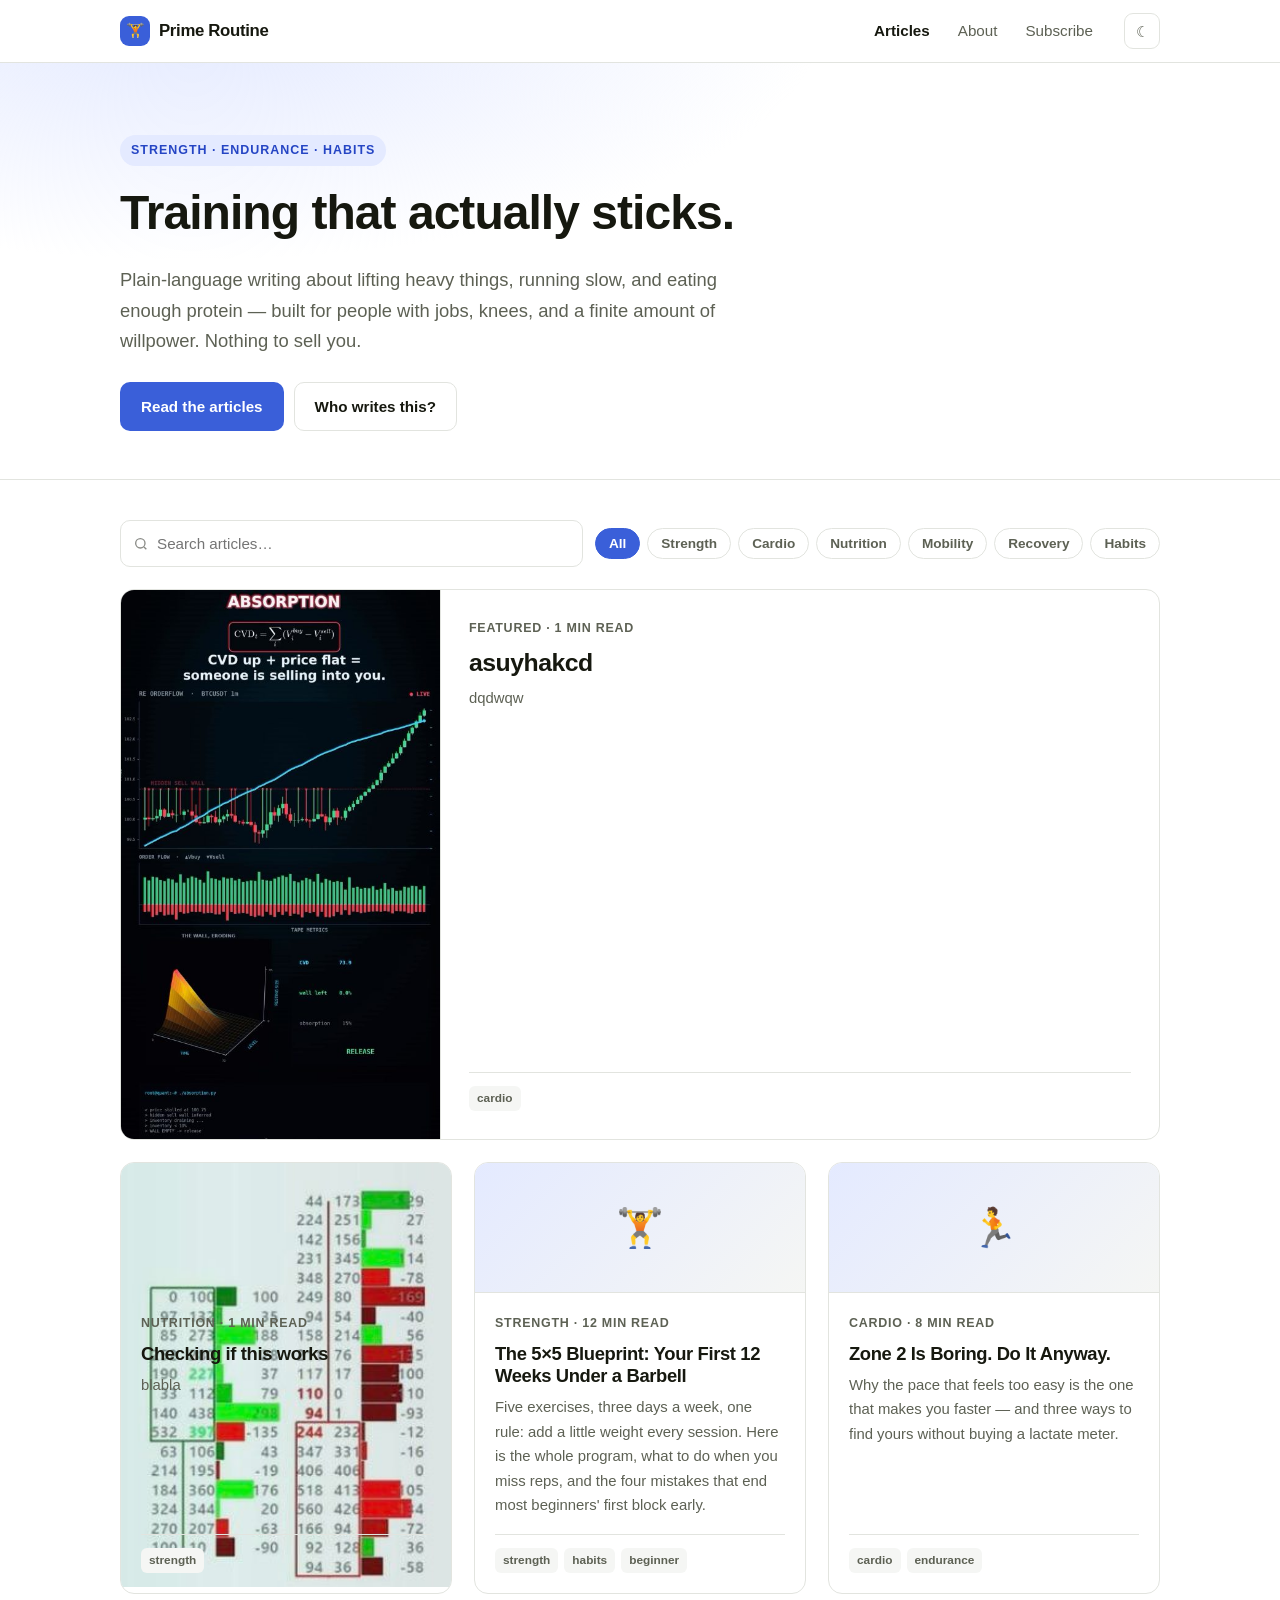
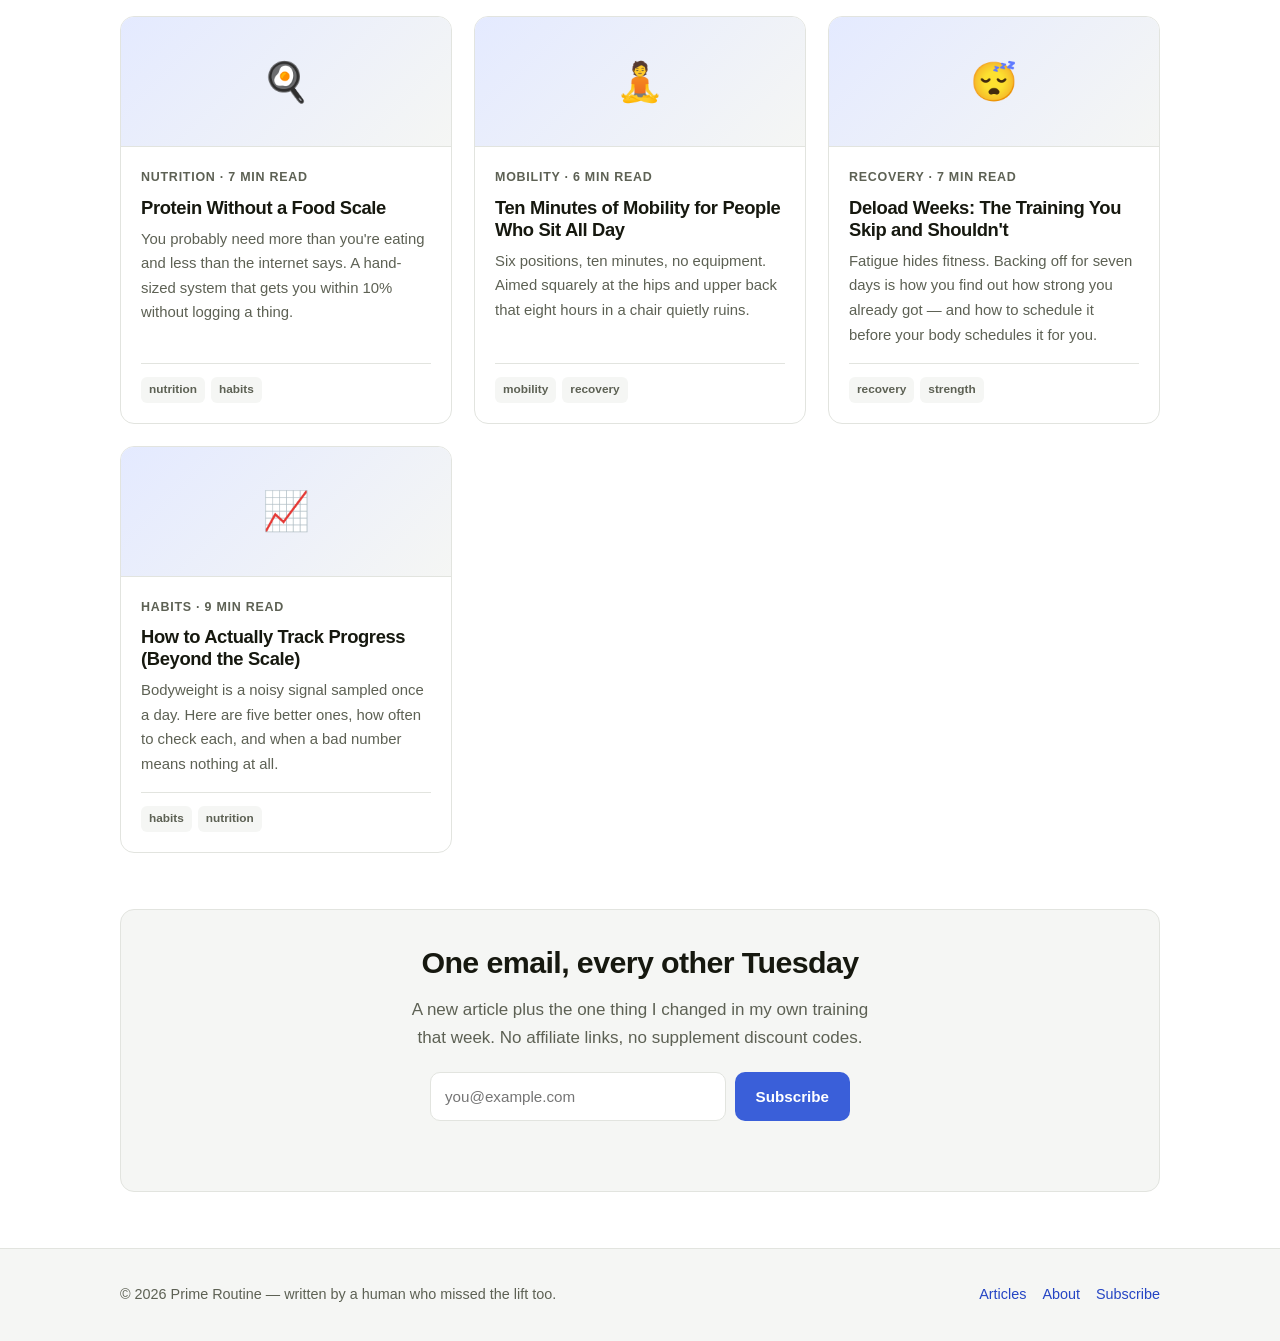
==== index.html @ ddf93fa4 "Add "asuyhakcd" to the article grid" ====
<!DOCTYPE html>
<html lang="en">
<head>
<meta charset="utf-8">
<meta name="viewport" content="width=device-width, initial-scale=1">
<title>Prime Routine — training that actually sticks</title>
<meta name="description" content="A fitness blog about barbell strength, sane cardio, and nutrition you can keep up with. No supplements to sell, no six-week miracles.">
<meta property="og:title" content="Prime Routine">
<meta property="og:description" content="Training that actually sticks — strength, cardio, and nutrition without the noise.">
<meta property="og:type" content="website">
<link rel="stylesheet" href="assets/css/style.css">
<link rel="icon" href="data:image/svg+xml,%3Csvg xmlns='http://www.w3.org/2000/svg' viewBox='0 0 100 100'%3E%3Ctext y='.9em' font-size='90'%3E🏋️%3C/text%3E%3C/svg%3E">
<script>
  try {
    var t = localStorage.getItem('theme');
    if (t) document.documentElement.setAttribute('data-theme', t);
  } catch (e) {}
</script>
</head>
<body>
<a class="skip" href="#main">Skip to content</a>

<header class="site-header">
  <div class="wrap nav">
    <a class="brand" href="index.html">
      <span class="brand-mark" aria-hidden="true">🏋</span>
      Prime Routine
    </a>
    <nav class="nav-links" aria-label="Primary">
      <a href="index.html" aria-current="page">Articles</a>
      <a href="about.html">About</a>
      <a href="#subscribe">Subscribe</a>
    </nav>
    <button class="theme-toggle" type="button" aria-label="Toggle theme">☾</button>
  </div>
</header>

<main id="main">

  <section class="hero">
    <div class="wrap">
      <span class="eyebrow">Strength · Endurance · Habits</span>
      <h1>Training that actually sticks.</h1>
      <p class="lede">
        Plain-language writing about lifting heavy things, running slow, and eating enough
        protein — built for people with jobs, knees, and a finite amount of willpower.
        Nothing to sell you.
      </p>
      <div class="btn-row">
        <a class="btn" href="#articles">Read the articles</a>
        <a class="btn btn-ghost" href="about.html">Who writes this?</a>
      </div>
    </div>
  </section>

  <div class="wrap" id="articles">

    <div class="controls">
      <label class="search">
        <svg width="16" height="16" viewBox="0 0 24 24" fill="none" stroke="currentColor" stroke-width="2" aria-hidden="true">
          <circle cx="11" cy="11" r="7"/><path d="m20 20-3.5-3.5"/>
        </svg>
        <input type="search" placeholder="Search articles…" data-search aria-label="Search articles">
      </label>
      <div class="tags" role="group" aria-label="Filter by topic">
        <button class="tag" type="button" data-tag="all" aria-pressed="true">All</button>
        <button class="tag" type="button" data-tag="strength" aria-pressed="false">Strength</button>
        <button class="tag" type="button" data-tag="cardio" aria-pressed="false">Cardio</button>
        <button class="tag" type="button" data-tag="nutrition" aria-pressed="false">Nutrition</button>
        <button class="tag" type="button" data-tag="mobility" aria-pressed="false">Mobility</button>
        <button class="tag" type="button" data-tag="recovery" aria-pressed="false">Recovery</button>
        <button class="tag" type="button" data-tag="habits" aria-pressed="false">Habits</button>
      </div>
    </div>

    <ul class="grid" data-grid>

      <li class="card featured"
          data-date="2026-08"
          data-post="asuyhakcd dqdwqw cardio"
          data-tags="cardio">
        <div class="card-art" aria-hidden="true"><img src="assets/uploads/asuyhakcd-1.jpg" alt=""></div>
        <div class="card-body">
          <div class="card-meta">Featured · 1 min read</div>
          <h3><a href="posts/asuyhakcd.html">asuyhakcd</a></h3>
          <p>
            dqdwqw
          </p>
          <div class="card-foot"><span class="pill">cardio</span></div>
        </div>
      </li>

      <li class="card"
          data-post="checking if this works blabla strength"
          data-tags="strength">
        <div class="card-art" aria-hidden="true"><img src="assets/uploads/checking-if-this-works-1.jpg" alt=""></div>
        <div class="card-body">
          <div class="card-meta">Nutrition · 1 min read</div>
          <h3><a href="posts/checking-if-this-works.html">Checking if this works</a></h3>
          <p>
            blabla
          </p>
          <div class="card-foot"><span class="pill">strength</span></div>
        </div>
      </li>

      <li class="card"
          data-post="the 5x5 blueprint your first 12 weeks under a barbell beginner linear progression squat bench deadlift"
          data-tags="strength,habits">
        <div class="card-art" aria-hidden="true">🏋️</div>
        <div class="card-body">
          <div class="card-meta">Strength · 12 min read</div>
          <h3><a href="posts/5x5-blueprint.html">The 5×5 Blueprint: Your First 12 Weeks Under a Barbell</a></h3>
          <p>
            Five exercises, three days a week, one rule: add a little weight every session.
            Here is the whole program, what to do when you miss reps, and the four mistakes
            that end most beginners' first block early.
          </p>
          <div class="card-foot">
            <span class="pill">strength</span><span class="pill">habits</span>
            <span class="pill">beginner</span>
          </div>
        </div>
      </li>

      <li class="card"
          data-post="zone 2 is boring do it anyway aerobic base easy running heart rate conversational pace"
          data-tags="cardio">
        <div class="card-art" aria-hidden="true">🏃</div>
        <div class="card-body">
          <div class="card-meta">Cardio · 8 min read</div>
          <h3><a href="posts/zone-2-cardio.html">Zone 2 Is Boring. Do It Anyway.</a></h3>
          <p>
            Why the pace that feels too easy is the one that makes you faster — and three ways
            to find yours without buying a lactate meter.
          </p>
          <div class="card-foot"><span class="pill">cardio</span><span class="pill">endurance</span></div>
        </div>
      </li>

      <li class="card"
          data-post="protein without a food scale hand portions grams per day nutrition macros"
          data-tags="nutrition,habits">
        <div class="card-art" aria-hidden="true">🍳</div>
        <div class="card-body">
          <div class="card-meta">Nutrition · 7 min read</div>
          <h3><a href="posts/protein-without-a-scale.html">Protein Without a Food Scale</a></h3>
          <p>
            You probably need more than you're eating and less than the internet says. A hand-sized
            system that gets you within 10% without logging a thing.
          </p>
          <div class="card-foot"><span class="pill">nutrition</span><span class="pill">habits</span></div>
        </div>
      </li>

      <li class="card"
          data-post="ten minutes of mobility for people who sit all day hips thoracic spine desk stretching routine"
          data-tags="mobility,recovery">
        <div class="card-art" aria-hidden="true">🧘</div>
        <div class="card-body">
          <div class="card-meta">Mobility · 6 min read</div>
          <h3><a href="posts/ten-minute-mobility.html">Ten Minutes of Mobility for People Who Sit All Day</a></h3>
          <p>
            Six positions, ten minutes, no equipment. Aimed squarely at the hips and upper back
            that eight hours in a chair quietly ruins.
          </p>
          <div class="card-foot"><span class="pill">mobility</span><span class="pill">recovery</span></div>
        </div>
      </li>

      <li class="card"
          data-post="deload weeks the training you skip and shouldnt fatigue recovery overreaching planned rest"
          data-tags="recovery,strength">
        <div class="card-art" aria-hidden="true">😴</div>
        <div class="card-body">
          <div class="card-meta">Recovery · 7 min read</div>
          <h3><a href="posts/deload-weeks.html">Deload Weeks: The Training You Skip and Shouldn't</a></h3>
          <p>
            Fatigue hides fitness. Backing off for seven days is how you find out how strong
            you already got — and how to schedule it before your body schedules it for you.
          </p>
          <div class="card-foot"><span class="pill">recovery</span><span class="pill">strength</span></div>
        </div>
      </li>

      <li class="card"
          data-post="how to track progress beyond the scale weight measurements photos performance metrics"
          data-tags="habits,nutrition">
        <div class="card-art" aria-hidden="true">📈</div>
        <div class="card-body">
          <div class="card-meta">Habits · 9 min read</div>
          <h3><a href="posts/tracking-progress.html">How to Actually Track Progress (Beyond the Scale)</a></h3>
          <p>
            Bodyweight is a noisy signal sampled once a day. Here are five better ones, how often
            to check each, and when a bad number means nothing at all.
          </p>
          <div class="card-foot"><span class="pill">habits</span><span class="pill">nutrition</span></div>
        </div>
      </li>

      <li class="empty" data-empty hidden>
        <strong>Nothing matches that.</strong><br>
        Try a different search, or pick <em>All</em> to see everything.
      </li>
    </ul>

    <section class="cta" id="subscribe">
      <h2>One email, every other Tuesday</h2>
      <p>
        A new article plus the one thing I changed in my own training that week.
        No affiliate links, no supplement discount codes.
      </p>
      <form data-subscribe novalidate>
        <input type="email" placeholder="you@example.com" aria-label="Email address" required>
        <button class="btn" type="submit">Subscribe</button>
      </form>
      <p class="form-note" data-note role="status"></p>
    </section>

  </div>
</main>

<footer class="site-footer">
  <div class="wrap footer-inner">
    <span>© <span data-year>2026</span> Prime Routine — written by a human who missed the lift too.</span>
    <nav class="footer-links" aria-label="Footer">
      <a href="index.html">Articles</a>
      <a href="about.html">About</a>
      <a href="#subscribe">Subscribe</a>
    </nav>
  </div>
</footer>

<script src="assets/js/main.js"></script>
</body>
</html>
---- assets/css/style.css ----
/* ---------- tokens ---------- */
:root {
  --bg: #ffffff;
  --bg-soft: #f5f6f4;
  --bg-card: #ffffff;
  --border: #e2e4df;
  --text: #16180f;
  --text-dim: #5d6154;
  --accent: #3a5fd9;
  --accent-soft: #e4eaff;
  --accent-text: #2545c4;
  --shadow: 0 1px 2px rgba(20, 24, 15, .06), 0 8px 24px rgba(20, 24, 15, .06);
  --radius: 14px;
  --wrap: 1080px;
  --font: ui-sans-serif, -apple-system, "Segoe UI", Roboto, Helvetica, Arial, sans-serif;
  --font-display: ui-sans-serif, -apple-system, "Segoe UI", Roboto, sans-serif;
}

@media (prefers-color-scheme: dark) {
  :root:not([data-theme="light"]) {
    --bg: #101210;
    --bg-soft: #171a16;
    --bg-card: #181b17;
    --border: #2b2f28;
    --text: #eef0ea;
    --text-dim: #a3a99b;
    --accent: #7c9dff;
    --accent-soft: #1a2450;
    --accent-text: #a8c1ff;
    --shadow: 0 1px 2px rgba(0, 0, 0, .4), 0 8px 24px rgba(0, 0, 0, .3);
  }
}

:root[data-theme="dark"] {
  --bg: #101210;
  --bg-soft: #171a16;
  --bg-card: #181b17;
  --border: #2b2f28;
  --text: #eef0ea;
  --text-dim: #a3a99b;
  --accent: #7c9dff;
  --accent-soft: #1a2450;
  --accent-text: #a8c1ff;
  --shadow: 0 1px 2px rgba(0, 0, 0, .4), 0 8px 24px rgba(0, 0, 0, .3);
}

/* ---------- base ---------- */
* { box-sizing: border-box; }

html { scroll-behavior: smooth; }

body {
  margin: 0;
  background: var(--bg);
  color: var(--text);
  font-family: var(--font);
  font-size: 17px;
  line-height: 1.65;
  -webkit-font-smoothing: antialiased;
}

img { max-width: 100%; display: block; }

a { color: var(--accent-text); text-decoration: none; }
a:hover { text-decoration: underline; }

h1, h2, h3, h4 {
  font-family: var(--font-display);
  line-height: 1.2;
  letter-spacing: -.02em;
  margin: 0 0 .5em;
  font-weight: 700;
}

h1 { font-size: clamp(2rem, 5vw, 3rem); }
h2 { font-size: clamp(1.4rem, 3vw, 1.9rem); }
h3 { font-size: 1.2rem; }

.wrap { max-width: var(--wrap); margin: 0 auto; padding: 0 20px; }
.narrow { max-width: 720px; }

.skip {
  position: absolute; left: -9999px; top: 0;
  background: var(--accent); color: var(--bg); padding: 10px 16px; z-index: 100;
}
.skip:focus { left: 8px; top: 8px; }

/* ---------- header ---------- */
.site-header {
  position: sticky; top: 0; z-index: 50;
  background: color-mix(in srgb, var(--bg) 88%, transparent);
  backdrop-filter: saturate(180%) blur(12px);
  border-bottom: 1px solid var(--border);
}

.nav {
  display: flex; align-items: center; gap: 20px;
  height: 62px;
}

.brand {
  display: flex; align-items: center; gap: 9px;
  font-weight: 800; font-size: 1.05rem; letter-spacing: -.02em;
  color: var(--text); text-decoration: none; margin-right: auto;
}
.brand:hover { text-decoration: none; }

/* Accent is dark in light mode and light in dark mode, so --bg is always the
   readable text colour on top of it. Same trick for .btn and active tags. */
.brand-mark {
  width: 30px; height: 30px; border-radius: 9px;
  background: var(--accent); color: var(--bg);
  display: grid; place-items: center; font-size: 15px;
}

.nav-links { display: flex; gap: 6px; align-items: center; }

.nav-links a {
  color: var(--text-dim); font-size: .95rem; font-weight: 500;
  padding: 7px 11px; border-radius: 8px;
}
.nav-links a:hover { color: var(--text); background: var(--bg-soft); text-decoration: none; }
.nav-links a[aria-current="page"] { color: var(--text); font-weight: 600; }

.theme-toggle {
  border: 1px solid var(--border); background: var(--bg-card); color: var(--text-dim);
  width: 36px; height: 36px; border-radius: 9px; cursor: pointer;
  display: grid; place-items: center; font-size: 15px; line-height: 1;
}
.theme-toggle:hover { color: var(--text); border-color: var(--text-dim); }

@media (max-width: 620px) {
  .nav { height: auto; padding: 12px 0; flex-wrap: wrap; }
  .nav-links a { padding: 6px 8px; font-size: .9rem; }
}

/* ---------- hero ---------- */
.hero {
  padding: 72px 0 48px;
  border-bottom: 1px solid var(--border);
  background:
    radial-gradient(900px 340px at 15% -10%, var(--accent-soft), transparent 70%),
    var(--bg);
}

.eyebrow {
  display: inline-block;
  font-size: .78rem; font-weight: 700; letter-spacing: .08em; text-transform: uppercase;
  color: var(--accent-text); background: var(--accent-soft);
  padding: 5px 11px; border-radius: 999px; margin-bottom: 18px;
}

.hero p.lede {
  font-size: 1.15rem; color: var(--text-dim); max-width: 620px; margin: 0 0 26px;
}

.btn {
  display: inline-block; padding: 11px 20px; border-radius: 10px;
  background: var(--accent); color: var(--bg); font-weight: 650; font-size: .95rem;
  border: 1px solid transparent; cursor: pointer;
}
.btn:hover { text-decoration: none; filter: brightness(1.08); }
.btn-ghost {
  background: transparent; color: var(--text); border-color: var(--border);
}
.btn-ghost:hover { background: var(--bg-soft); filter: none; }
.btn-row { display: flex; gap: 10px; flex-wrap: wrap; }

/* ---------- controls ---------- */
.controls {
  display: flex; gap: 12px; align-items: center; flex-wrap: wrap;
  margin: 40px 0 22px;
}

.search {
  flex: 1; min-width: 220px;
  display: flex; align-items: center; gap: 8px;
  border: 1px solid var(--border); background: var(--bg-card);
  border-radius: 10px; padding: 0 12px;
}
.search:focus-within { border-color: var(--accent); }
.search input {
  flex: 1; border: 0; background: transparent; color: var(--text);
  font: inherit; font-size: .95rem; padding: 10px 0; outline: none;
}
.search svg { flex-shrink: 0; opacity: .5; }

.tags { display: flex; gap: 7px; flex-wrap: wrap; }

.tag {
  border: 1px solid var(--border); background: var(--bg-card); color: var(--text-dim);
  padding: 7px 13px; border-radius: 999px; font-size: .85rem; font-weight: 550;
  cursor: pointer; font-family: inherit;
}
.tag:hover { color: var(--text); border-color: var(--text-dim); }
.tag[aria-pressed="true"] {
  background: var(--accent); border-color: var(--accent); color: var(--bg); font-weight: 650;
}

/* ---------- post grid ---------- */
.grid {
  display: grid; gap: 22px;
  grid-template-columns: repeat(auto-fill, minmax(300px, 1fr));
  margin: 0 0 56px;
  padding: 0; list-style: none;
}

.card {
  background: var(--bg-card); border: 1px solid var(--border);
  border-radius: var(--radius); overflow: hidden;
  display: flex; flex-direction: column;
  transition: transform .15s ease, box-shadow .15s ease, border-color .15s ease;
}
.card:hover { transform: translateY(-3px); box-shadow: var(--shadow); border-color: var(--text-dim); }

.card-art {
  height: 130px; display: grid; place-items: center;
  font-size: 2.4rem;
  background: linear-gradient(135deg, var(--accent-soft), var(--bg-soft));
  border-bottom: 1px solid var(--border);
}

.card-body { padding: 20px; display: flex; flex-direction: column; flex: 1; }

.card-meta {
  font-size: .78rem; color: var(--text-dim); text-transform: uppercase;
  letter-spacing: .06em; font-weight: 650; margin-bottom: 9px;
}

.card h3 { margin: 0 0 8px; font-size: 1.15rem; }
.card h3 a { color: var(--text); }
.card h3 a:hover { color: var(--accent-text); text-decoration: none; }

.card p { margin: 0 0 16px; color: var(--text-dim); font-size: .93rem; flex: 1; }

.card-foot {
  display: flex; gap: 6px; flex-wrap: wrap;
  border-top: 1px solid var(--border); padding-top: 13px;
}

.pill {
  font-size: .74rem; font-weight: 600; color: var(--text-dim);
  background: var(--bg-soft); border-radius: 6px; padding: 3px 8px;
}

.featured { grid-column: 1 / -1; }
.featured .card-art { height: 170px; font-size: 3rem; }
@media (min-width: 760px) {
  .featured { display: grid; grid-template-columns: 320px 1fr; }
  .featured .card-art { height: 100%; border-bottom: 0; border-right: 1px solid var(--border); }
  .featured h3 { font-size: 1.55rem; }
  .featured .card-body { padding: 28px; }
}

.empty {
  grid-column: 1 / -1; text-align: center; color: var(--text-dim);
  padding: 50px 20px; border: 1px dashed var(--border); border-radius: var(--radius);
}

/* ---------- newsletter ---------- */
.cta {
  background: var(--bg-soft); border: 1px solid var(--border);
  border-radius: var(--radius); padding: 34px; text-align: center;
  margin-bottom: 56px;
}
.cta p { color: var(--text-dim); max-width: 460px; margin: 0 auto 20px; }
.cta form { display: flex; gap: 9px; max-width: 420px; margin: 0 auto; flex-wrap: wrap; }
.cta input {
  flex: 1; min-width: 200px; padding: 11px 14px; font: inherit; font-size: .95rem;
  border: 1px solid var(--border); border-radius: 10px;
  background: var(--bg-card); color: var(--text);
}
.cta input:focus { outline: 2px solid var(--accent); outline-offset: 1px; }
.form-note { font-size: .85rem; color: var(--text-dim); margin-top: 12px; min-height: 1.2em; }

/* ---------- article ---------- */
.article-header {
  padding: 52px 0 30px;
  border-bottom: 1px solid var(--border);
  background: radial-gradient(700px 260px at 20% -20%, var(--accent-soft), transparent 70%);
}
.article-meta { color: var(--text-dim); font-size: .9rem; margin-bottom: 14px; }
.article-meta .dot { opacity: .5; margin: 0 7px; }

.prose { padding: 40px 0 20px; }
.prose h2 { margin-top: 2em; }
.prose h3 { margin-top: 1.6em; }
.prose p { margin: 0 0 1.25em; }
.prose ul, .prose ol { margin: 0 0 1.25em; padding-left: 1.3em; }
.prose li { margin-bottom: .5em; }
.prose strong { color: var(--text); font-weight: 650; }

.prose blockquote {
  margin: 1.8em 0; padding: 4px 0 4px 20px;
  border-left: 3px solid var(--accent);
  color: var(--text-dim); font-style: italic;
}

.callout {
  background: var(--bg-soft); border: 1px solid var(--border);
  border-left: 3px solid var(--accent);
  border-radius: 10px; padding: 18px 20px; margin: 1.8em 0;
}
.callout p:last-child { margin-bottom: 0; }
.callout strong { display: block; margin-bottom: 4px; }

.prose figure { margin: 2em 0; }
.prose figure img { width: 100%; border-radius: var(--radius); border: 1px solid var(--border); }
.prose figcaption {
  margin-top: 9px; font-size: .87rem; color: var(--text-dim); text-align: center;
}

/* Cards fall back to an emoji, but take a picture when a post has one. */
.card-art img { width: 100%; height: 100%; object-fit: cover; }

.table-scroll { overflow-x: auto; margin: 1.8em 0; }
table { border-collapse: collapse; width: 100%; min-width: 440px; font-size: .93rem; }
th, td { text-align: left; padding: 11px 14px; border-bottom: 1px solid var(--border); }
th { font-weight: 650; background: var(--bg-soft); }

.article-foot {
  border-top: 1px solid var(--border); margin-top: 40px; padding: 26px 0 0;
  display: flex; justify-content: space-between; gap: 16px; flex-wrap: wrap;
  padding-bottom: 56px;
}

/* ---------- footer ---------- */
.site-footer {
  border-top: 1px solid var(--border); background: var(--bg-soft);
  padding: 34px 0; margin-top: auto;
  color: var(--text-dim); font-size: .9rem;
}
.footer-inner { display: flex; justify-content: space-between; gap: 16px; flex-wrap: wrap; align-items: center; }
.footer-links { display: flex; gap: 16px; flex-wrap: wrap; }

body { display: flex; flex-direction: column; min-height: 100vh; }
main { flex: 1; }

/* ---------- about ---------- */
.stat-row {
  display: grid; grid-template-columns: repeat(auto-fit, minmax(150px, 1fr));
  gap: 16px; margin: 32px 0;
}
.stat {
  border: 1px solid var(--border); background: var(--bg-card);
  border-radius: var(--radius); padding: 18px;
}
.stat b { display: block; font-size: 1.6rem; font-family: var(--font-display); letter-spacing: -.02em; }
.stat span { font-size: .85rem; color: var(--text-dim); }

@media (prefers-reduced-motion: reduce) {
  * { transition: none !important; animation: none !important; scroll-behavior: auto !important; }
}
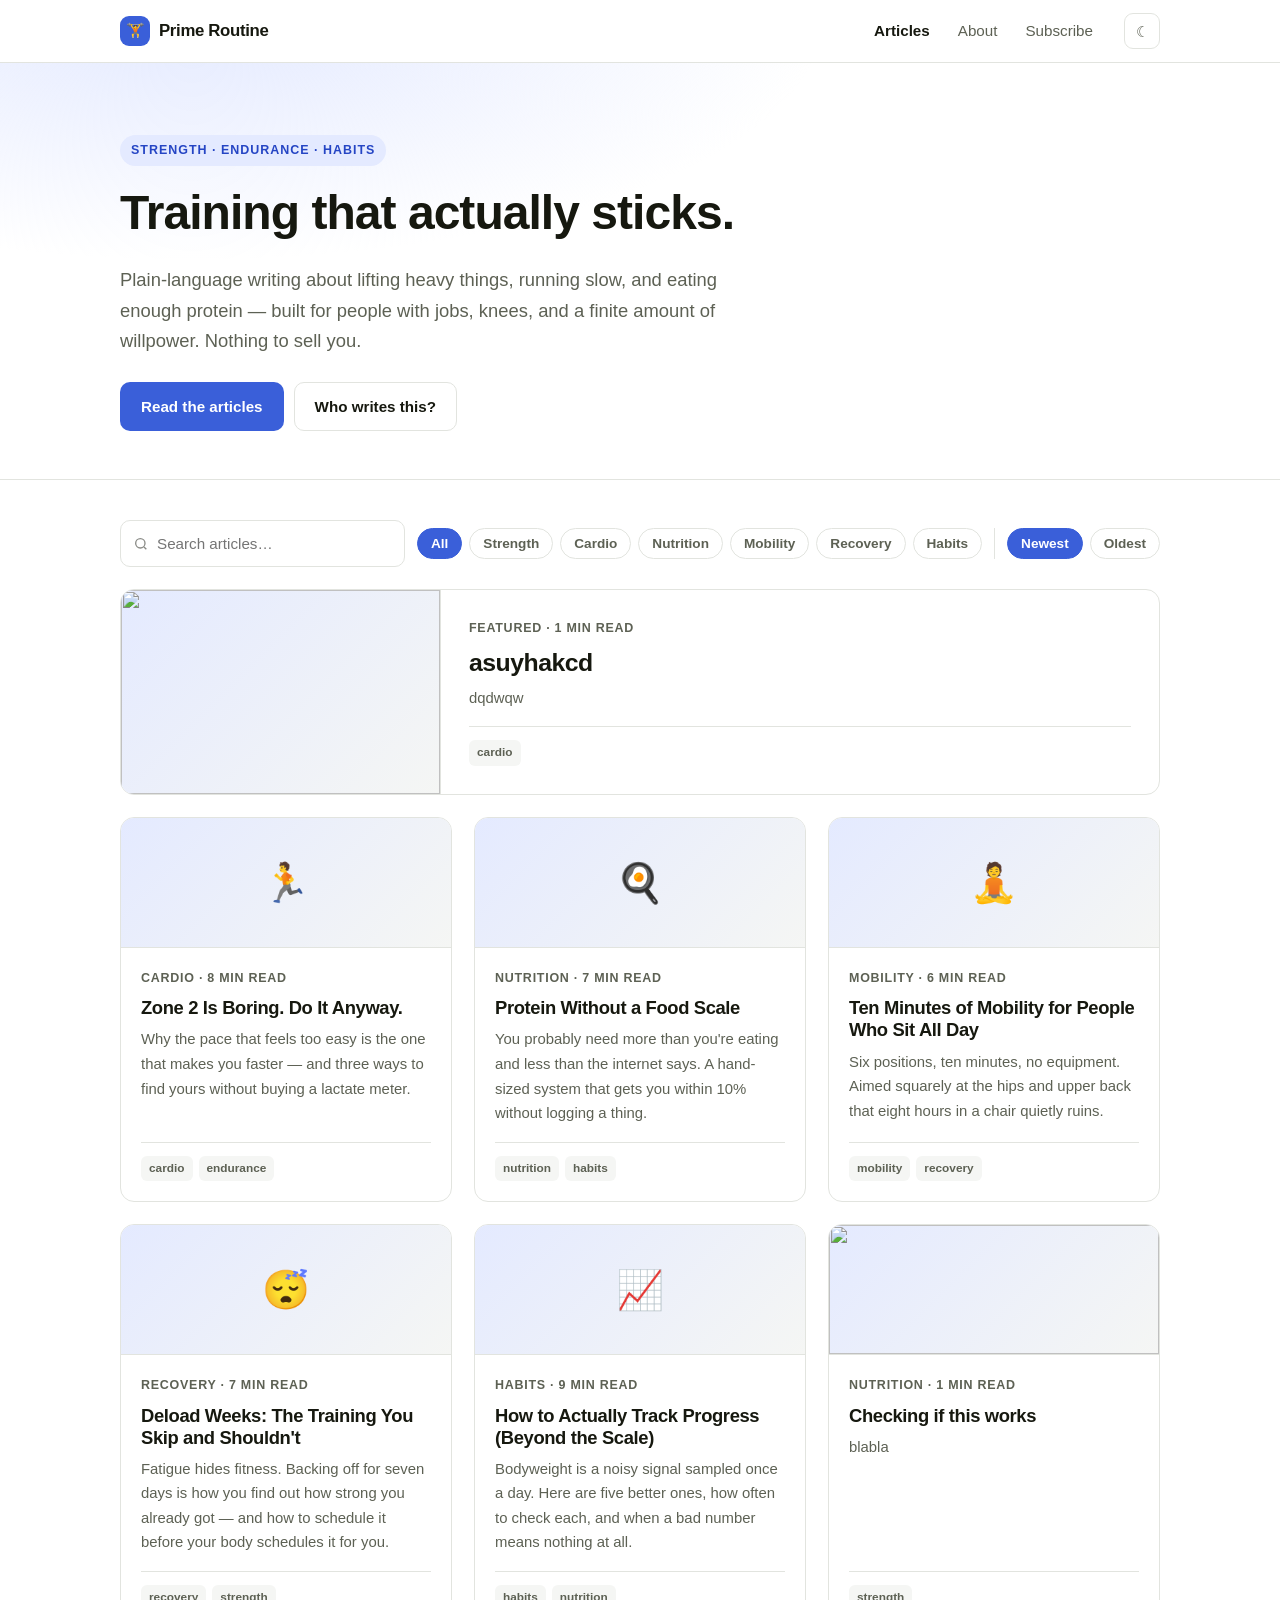
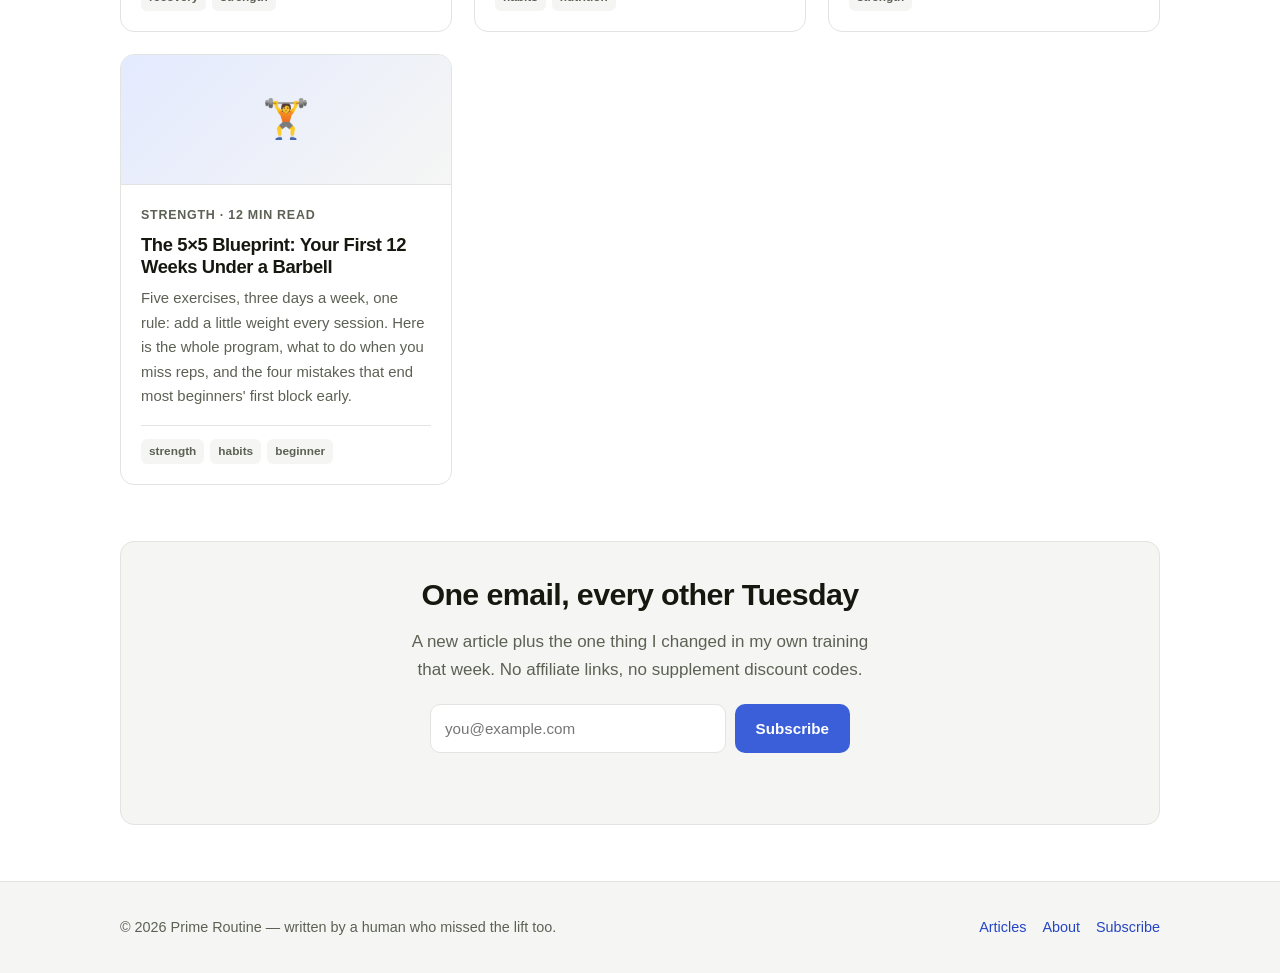
==== commit 3409199a: "Made changes to admin posting" ====
--- a/index.html
+++ b/index.html
@@ -71,6 +71,10 @@
         <button class="tag" type="button" data-tag="recovery" aria-pressed="false">Recovery</button>
         <button class="tag" type="button" data-tag="habits" aria-pressed="false">Habits</button>
       </div>
+      <div class="tags sorts" role="group" aria-label="Sort by date">
+        <button class="tag" type="button" data-sort="newest" aria-pressed="true">Newest</button>
+        <button class="tag" type="button" data-sort="oldest" aria-pressed="false">Oldest</button>
+      </div>
     </div>
 
     <ul class="grid" data-grid>
@@ -124,6 +128,7 @@
       </li>
 
       <li class="card"
+          data-date="2026-07"
           data-post="zone 2 is boring do it anyway aerobic base easy running heart rate conversational pace"
           data-tags="cardio">
         <div class="card-art" aria-hidden="true">🏃</div>
@@ -139,6 +144,7 @@
       </li>
 
       <li class="card"
+          data-date="2026-06"
           data-post="protein without a food scale hand portions grams per day nutrition macros"
           data-tags="nutrition,habits">
         <div class="card-art" aria-hidden="true">🍳</div>
@@ -154,6 +160,7 @@
       </li>
 
       <li class="card"
+          data-date="2026-05"
           data-post="ten minutes of mobility for people who sit all day hips thoracic spine desk stretching routine"
           data-tags="mobility,recovery">
         <div class="card-art" aria-hidden="true">🧘</div>
@@ -169,6 +176,7 @@
       </li>
 
       <li class="card"
+          data-date="2026-04"
           data-post="deload weeks the training you skip and shouldnt fatigue recovery overreaching planned rest"
           data-tags="recovery,strength">
         <div class="card-art" aria-hidden="true">😴</div>
@@ -184,6 +192,7 @@
       </li>
 
       <li class="card"
+          data-date="2026-03"
           data-post="how to track progress beyond the scale weight measurements photos performance metrics"
           data-tags="habits,nutrition">
         <div class="card-art" aria-hidden="true">📈</div>
--- a/assets/css/style.css
+++ b/assets/css/style.css
@@ -187,6 +187,11 @@
 
 .tags { display: flex; gap: 7px; flex-wrap: wrap; }
 
+/* The date sort sits beside the topic filters; a rule keeps the two groups
+   from reading as one long row of buttons. */
+.sorts { padding-left: 12px; border-left: 1px solid var(--border); }
+@media (max-width: 620px) { .sorts { padding-left: 0; border-left: 0; } }
+
 .tag {
   border: 1px solid var(--border); background: var(--bg-card); color: var(--text-dim);
   padding: 7px 13px; border-radius: 999px; font-size: .85rem; font-weight: 550;
@@ -305,6 +310,9 @@
 .callout strong { display: block; margin-bottom: 4px; }
 
 .prose figure { margin: 2em 0; }
+/* Lead picture, sitting between the title block and the opening paragraph. */
+.prose .post-hero { margin: 0 0 2.2em; }
+.prose .post-hero img { aspect-ratio: 16 / 9; object-fit: cover; }
 .prose figure img { width: 100%; border-radius: var(--radius); border: 1px solid var(--border); }
 .prose figcaption {
   margin-top: 9px; font-size: .87rem; color: var(--text-dim); text-align: center;
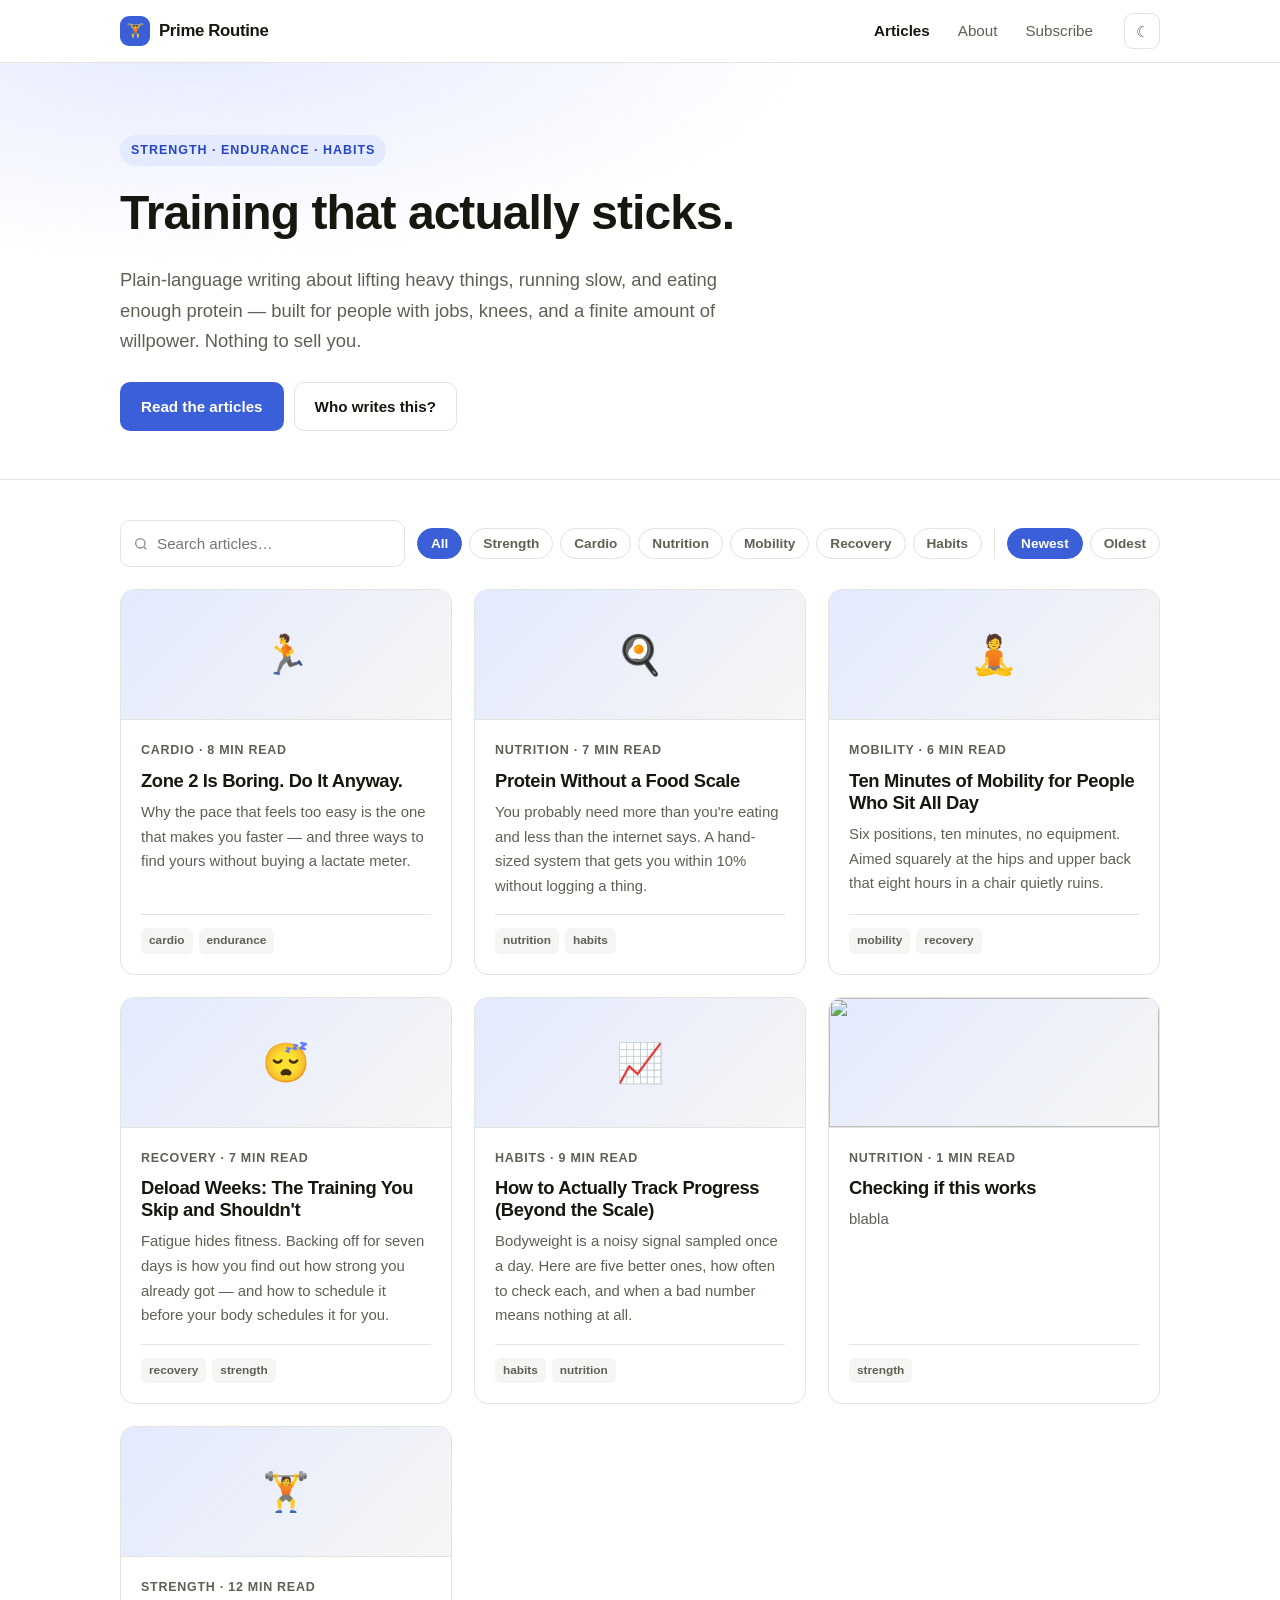
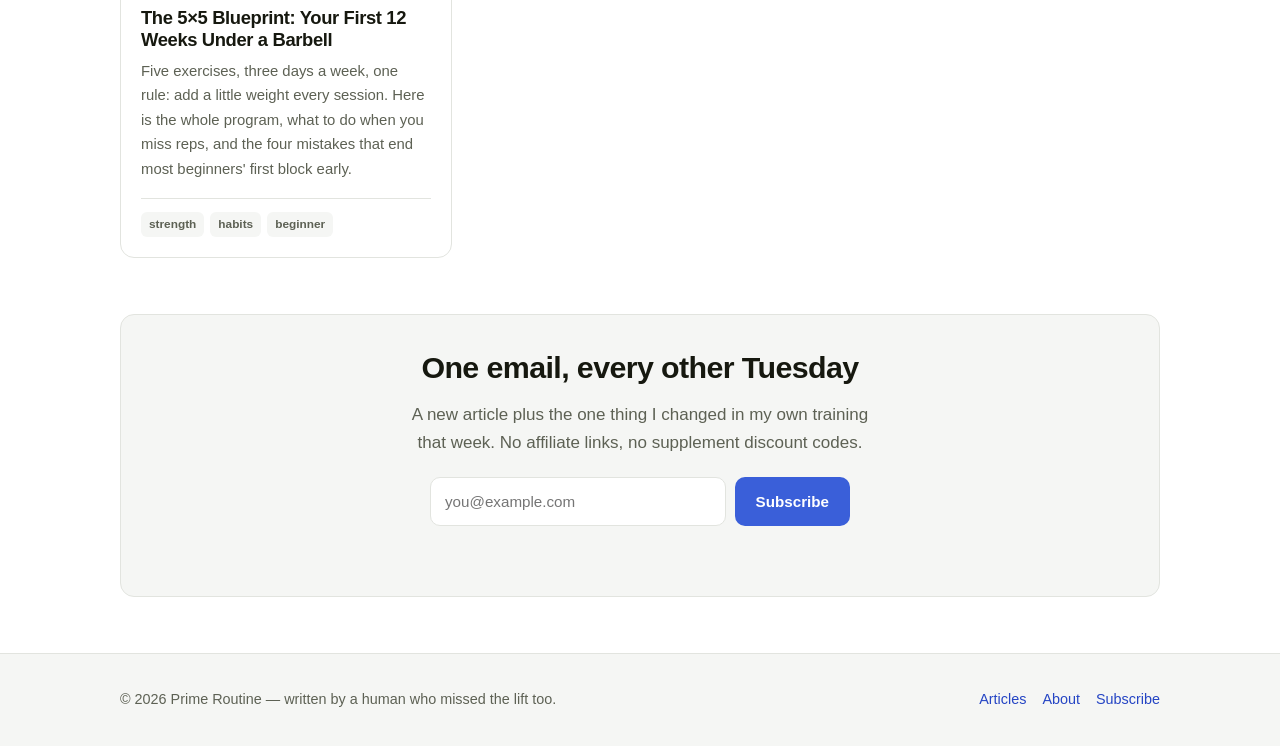
==== commit eb44a867: "Remove "asuyhakcd" from the article grid" ====
--- a/index.html
+++ b/index.html
@@ -79,21 +79,6 @@
 
     <ul class="grid" data-grid>
 
-      <li class="card featured"
-          data-date="2026-08"
-          data-post="asuyhakcd dqdwqw cardio"
-          data-tags="cardio">
-        <div class="card-art" aria-hidden="true"><img src="assets/uploads/asuyhakcd-1.jpg" alt=""></div>
-        <div class="card-body">
-          <div class="card-meta">Featured · 1 min read</div>
-          <h3><a href="posts/asuyhakcd.html">asuyhakcd</a></h3>
-          <p>
-            dqdwqw
-          </p>
-          <div class="card-foot"><span class="pill">cardio</span></div>
-        </div>
-      </li>
-
       <li class="card"
           data-post="checking if this works blabla strength"
           data-tags="strength">
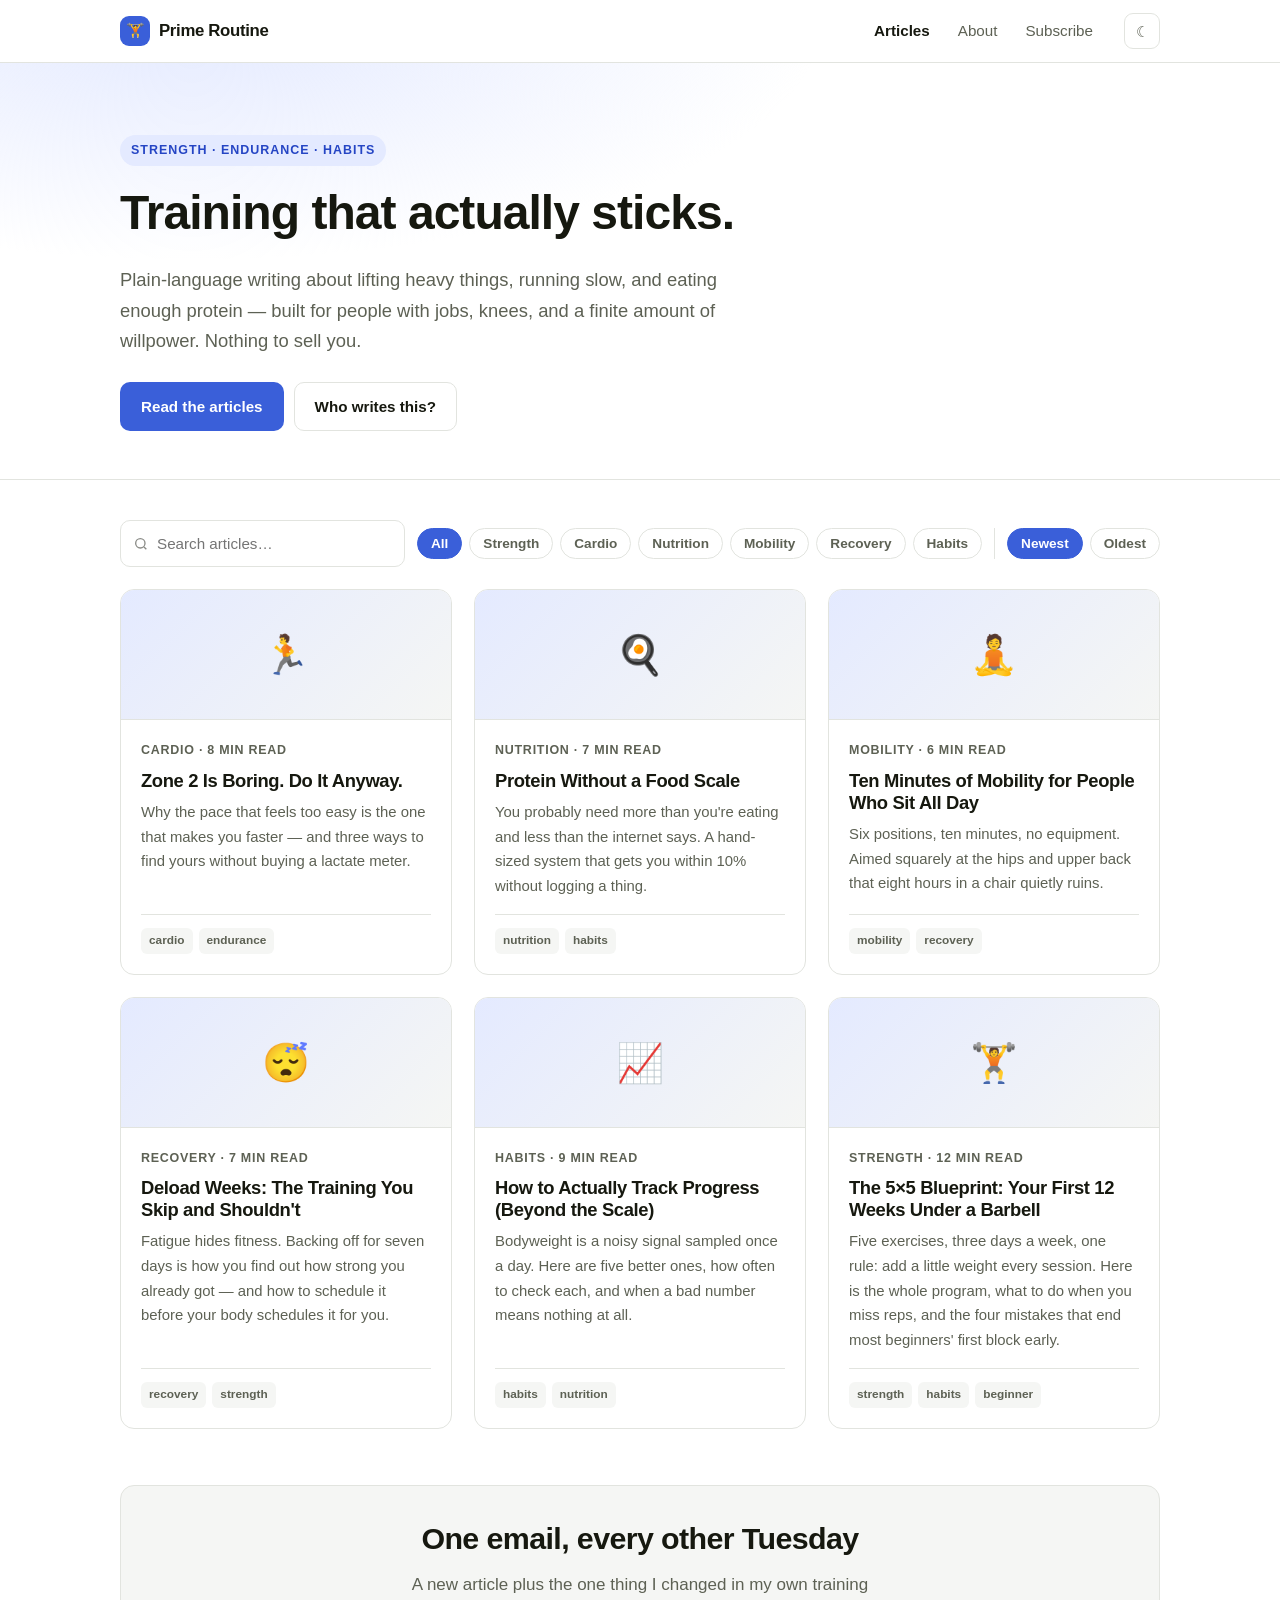
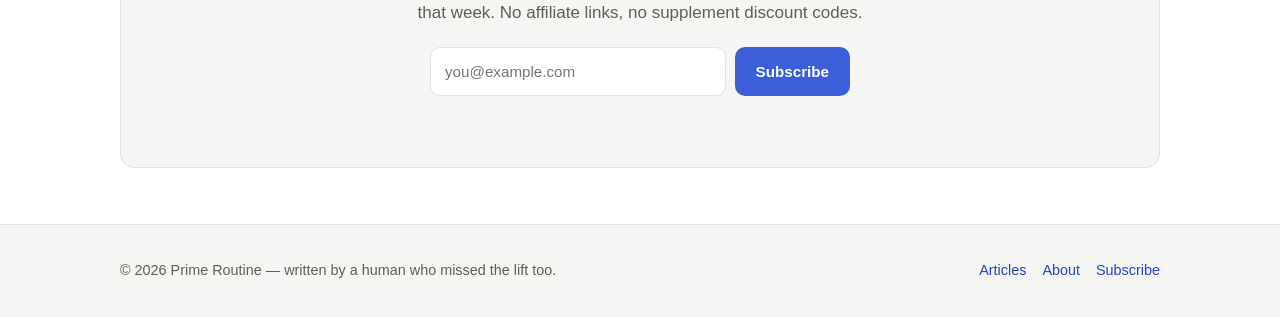
==== commit 3ec31d97: "Remove "Checking if this works" from the article grid" ====
--- a/index.html
+++ b/index.html
@@ -80,20 +80,6 @@
     <ul class="grid" data-grid>
 
       <li class="card"
-          data-post="checking if this works blabla strength"
-          data-tags="strength">
-        <div class="card-art" aria-hidden="true"><img src="assets/uploads/checking-if-this-works-1.jpg" alt=""></div>
-        <div class="card-body">
-          <div class="card-meta">Nutrition · 1 min read</div>
-          <h3><a href="posts/checking-if-this-works.html">Checking if this works</a></h3>
-          <p>
-            blabla
-          </p>
-          <div class="card-foot"><span class="pill">strength</span></div>
-        </div>
-      </li>
-
-      <li class="card"
           data-post="the 5x5 blueprint your first 12 weeks under a barbell beginner linear progression squat bench deadlift"
           data-tags="strength,habits">
         <div class="card-art" aria-hidden="true">🏋️</div>
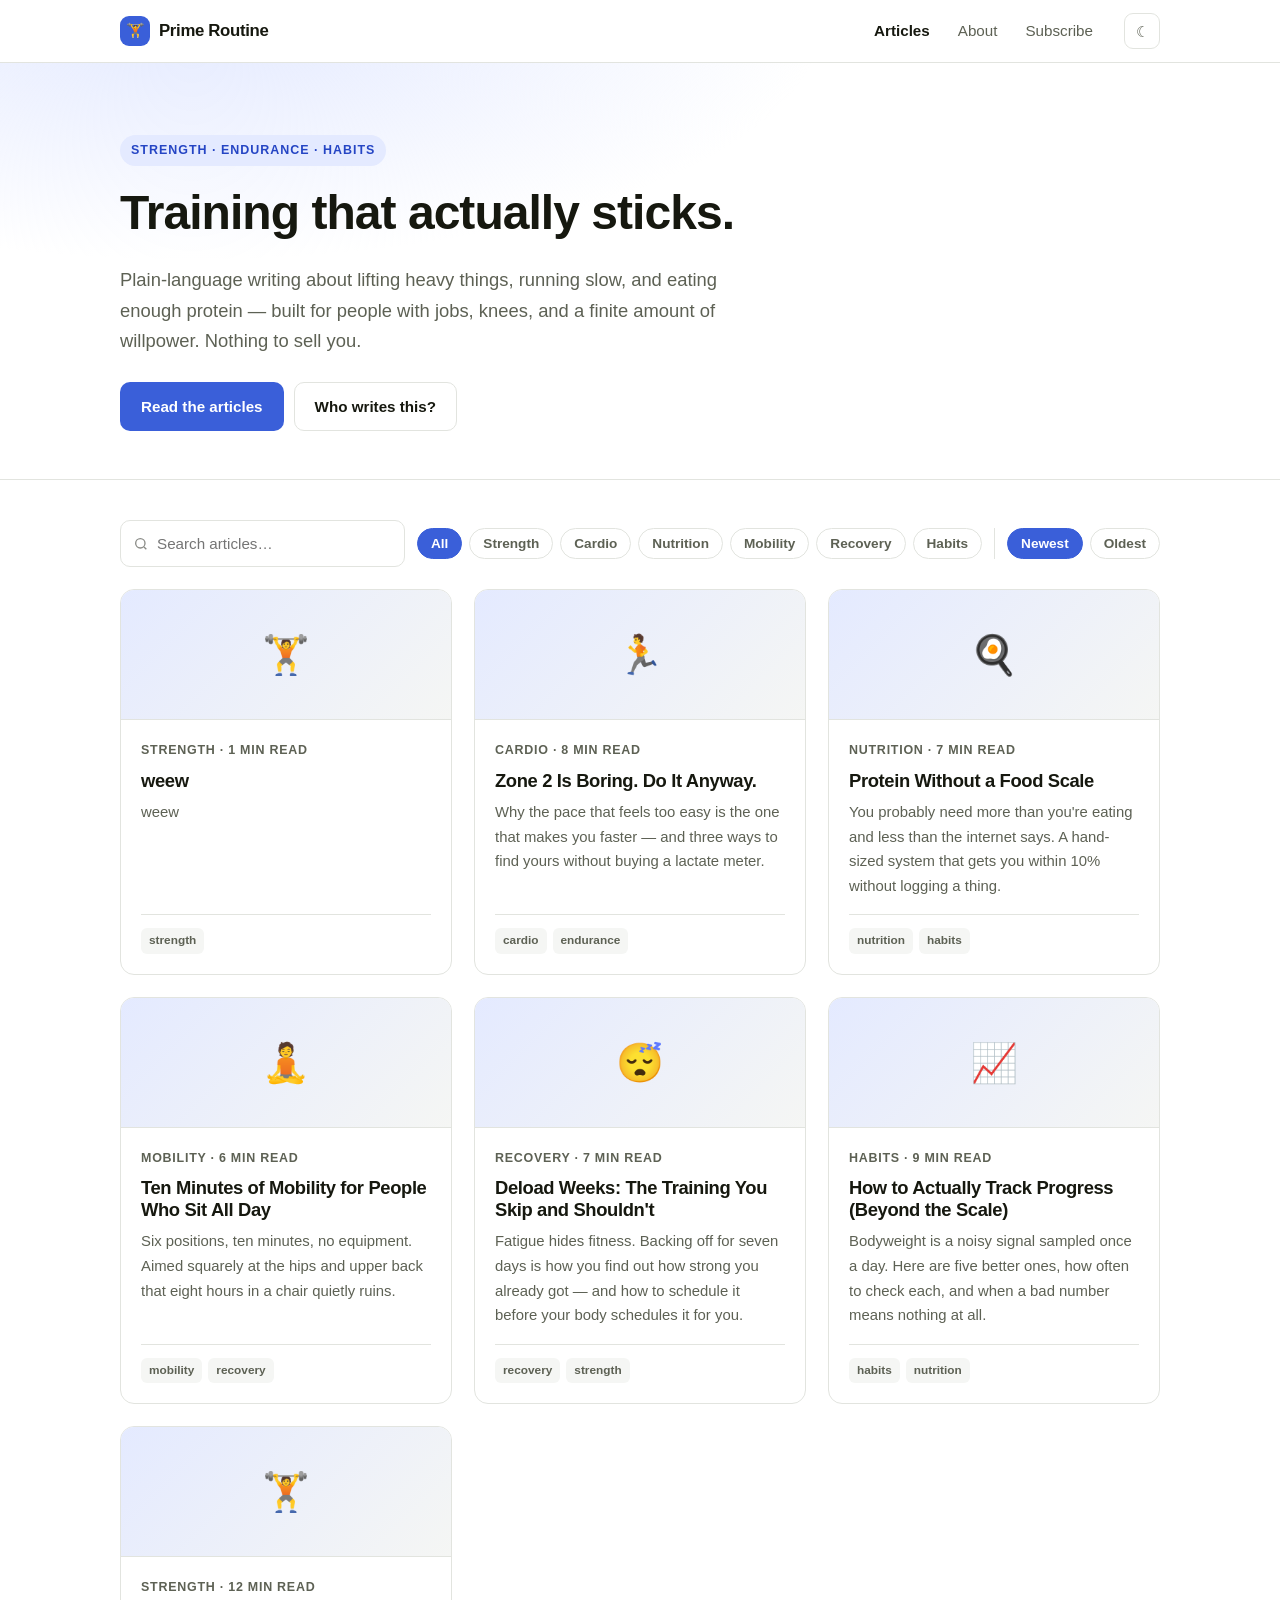
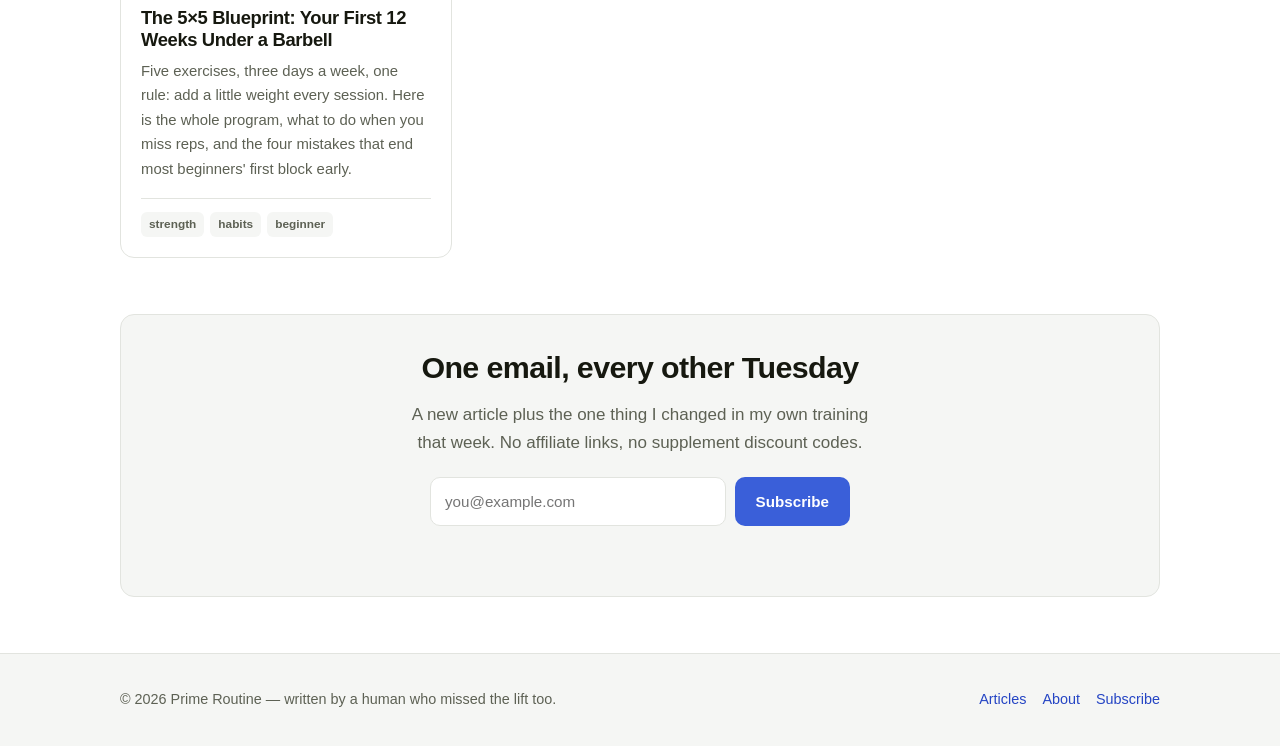
==== commit b4b1ec24: "Add "weew" to the article grid" ====
--- a/index.html
+++ b/index.html
@@ -80,6 +80,21 @@
     <ul class="grid" data-grid>
 
       <li class="card"
+          data-date="2026-08"
+          data-post="weew weew strength"
+          data-tags="strength">
+        <div class="card-art" aria-hidden="true">🏋️</div>
+        <div class="card-body">
+          <div class="card-meta">Strength · 1 min read</div>
+          <h3><a href="posts/weew.html">weew</a></h3>
+          <p>
+            weew
+          </p>
+          <div class="card-foot"><span class="pill">strength</span></div>
+        </div>
+      </li>
+
+      <li class="card"
           data-post="the 5x5 blueprint your first 12 weeks under a barbell beginner linear progression squat bench deadlift"
           data-tags="strength,habits">
         <div class="card-art" aria-hidden="true">🏋️</div>
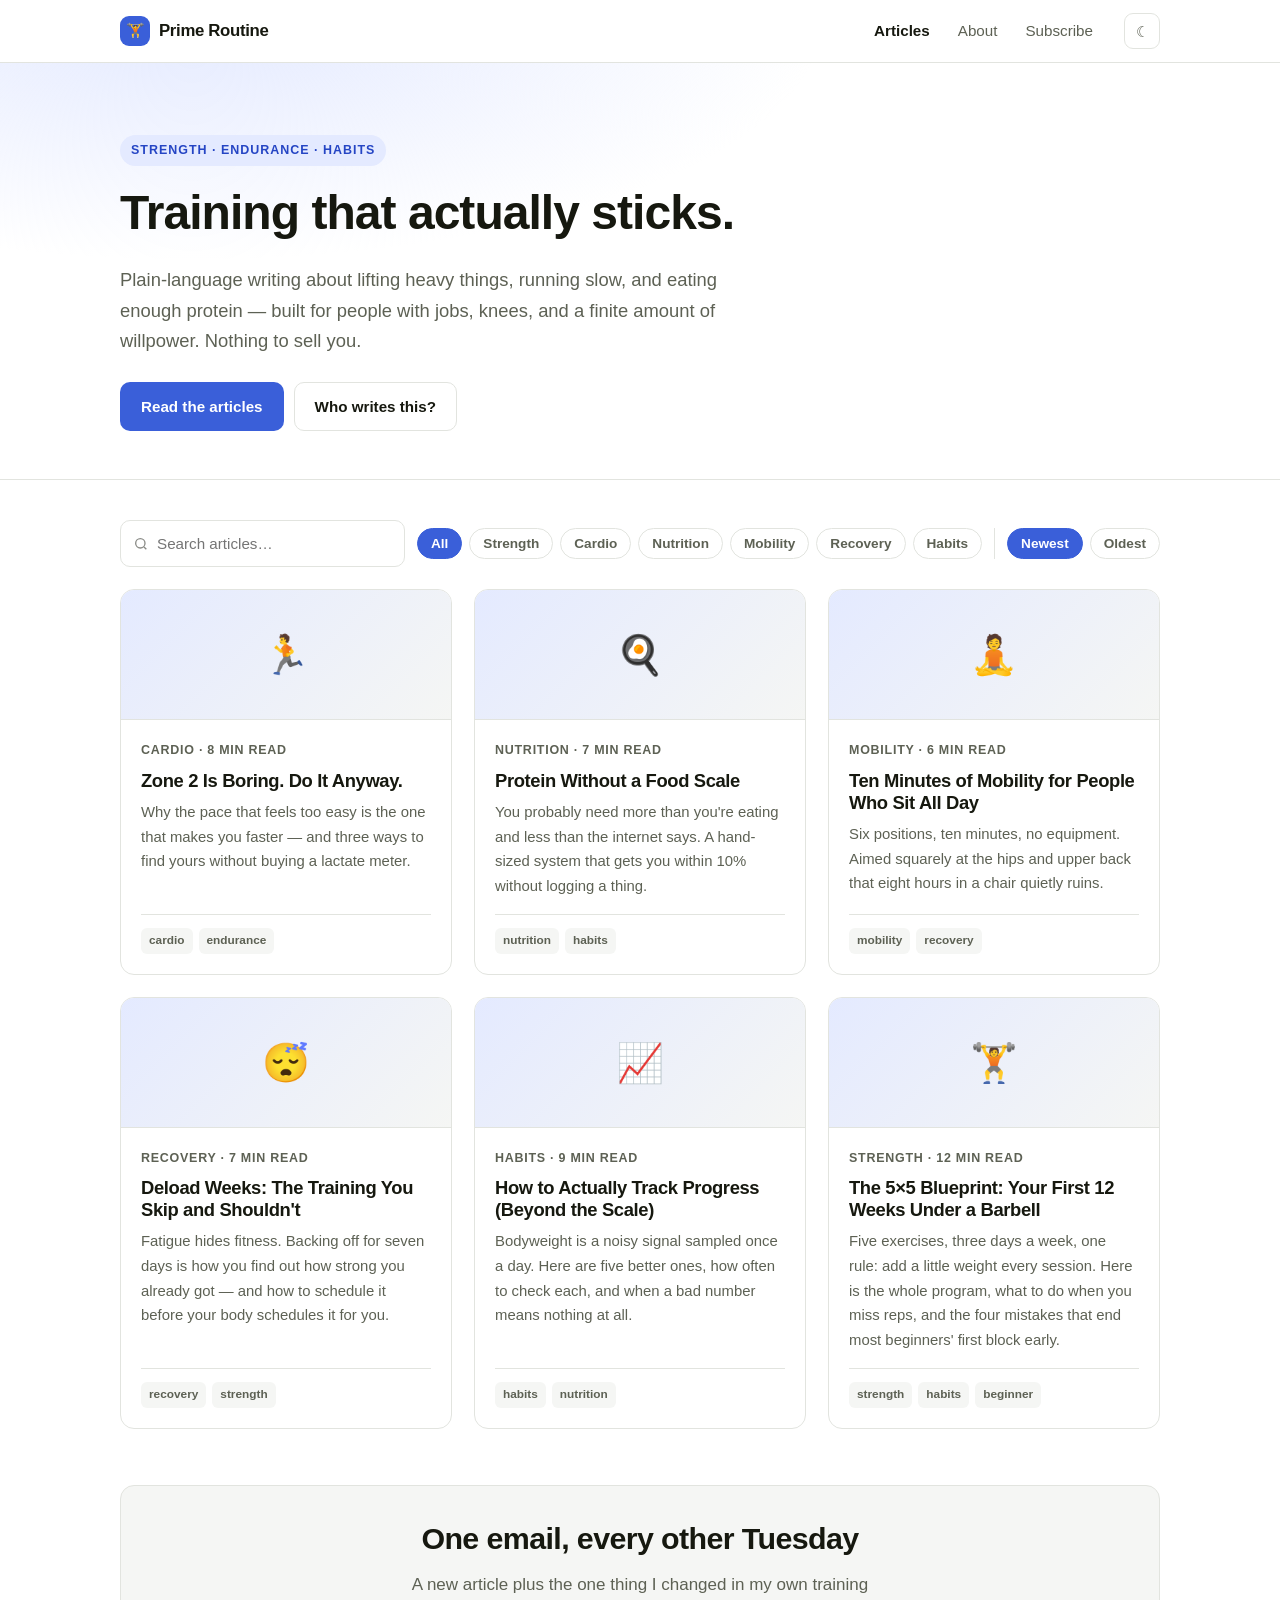
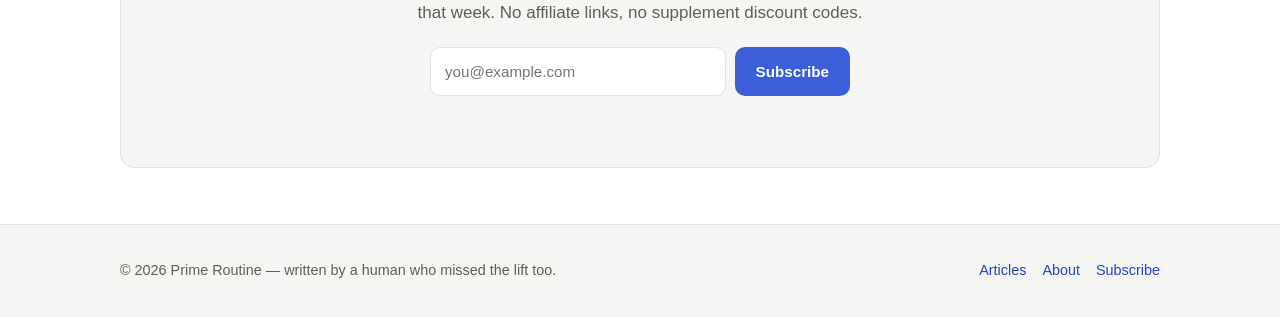
==== commit 292b7b60: "Remove "weew" from the article grid" ====
--- a/index.html
+++ b/index.html
@@ -80,21 +80,6 @@
     <ul class="grid" data-grid>
 
       <li class="card"
-          data-date="2026-08"
-          data-post="weew weew strength"
-          data-tags="strength">
-        <div class="card-art" aria-hidden="true">🏋️</div>
-        <div class="card-body">
-          <div class="card-meta">Strength · 1 min read</div>
-          <h3><a href="posts/weew.html">weew</a></h3>
-          <p>
-            weew
-          </p>
-          <div class="card-foot"><span class="pill">strength</span></div>
-        </div>
-      </li>
-
-      <li class="card"
           data-post="the 5x5 blueprint your first 12 weeks under a barbell beginner linear progression squat bench deadlift"
           data-tags="strength,habits">
         <div class="card-art" aria-hidden="true">🏋️</div>
--- a/assets/css/style.css
+++ b/assets/css/style.css
@@ -236,6 +236,22 @@
 .card h3 a { color: var(--text); }
 .card h3 a:hover { color: var(--accent-text); text-decoration: none; }
 
+/* The title link is stretched over the whole card, so a click anywhere
+   opens the article. Keeping it a real anchor means the keyboard, the
+   middle click and "open in new tab" all keep working. */
+.card { position: relative; cursor: pointer; }
+.card h3 a::after { content: ""; position: absolute; inset: 0; }
+.card:hover h3 a { color: var(--accent-text); }
+.card:focus-within { outline: 2px solid var(--accent); outline-offset: 2px; }
+
+/* Briefly marks the card you have just published. */
+.just-published { animation: land 2.6s ease-out; }
+@keyframes land {
+  0%, 60% { box-shadow: 0 0 0 3px var(--accent); }
+  100% { box-shadow: 0 0 0 3px transparent; }
+}
+@media (prefers-reduced-motion: reduce) { .just-published { animation: none; } }
+
 .card p { margin: 0 0 16px; color: var(--text-dim); font-size: .93rem; flex: 1; }
 
 .card-foot {
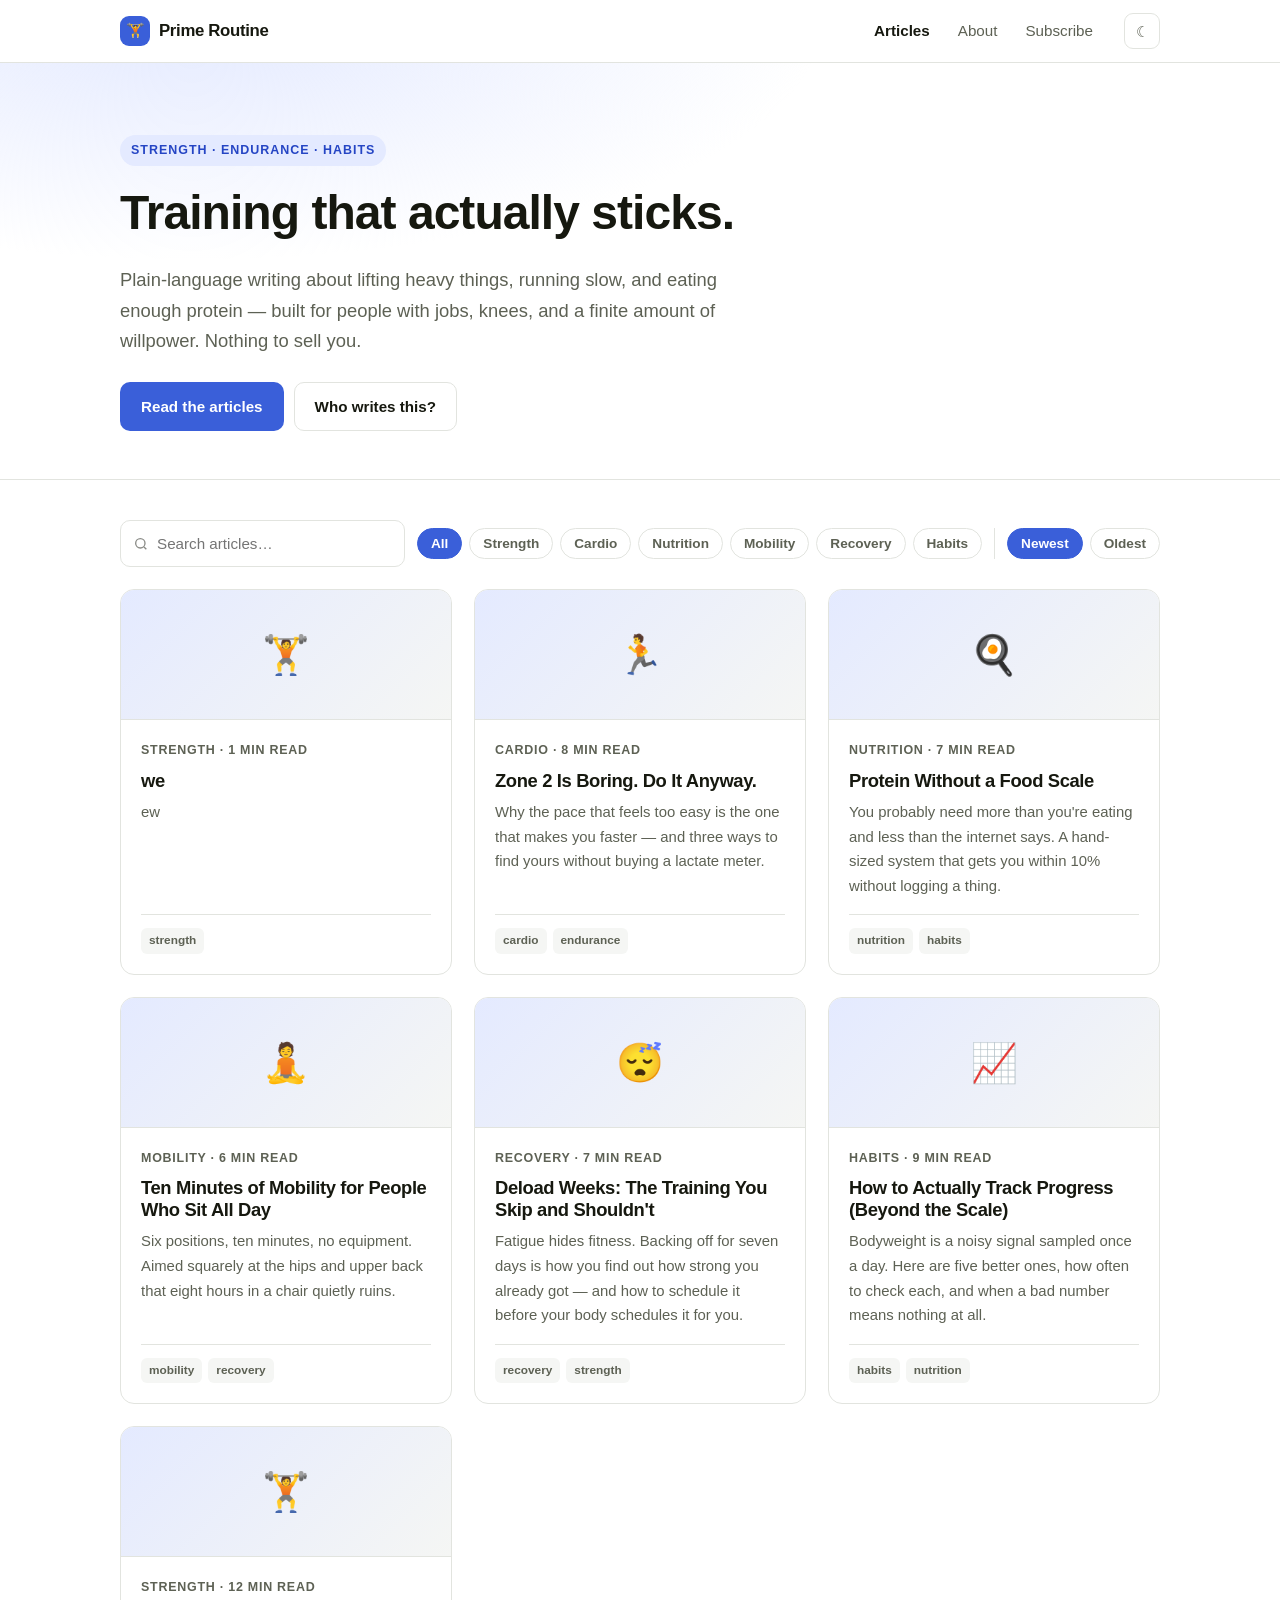
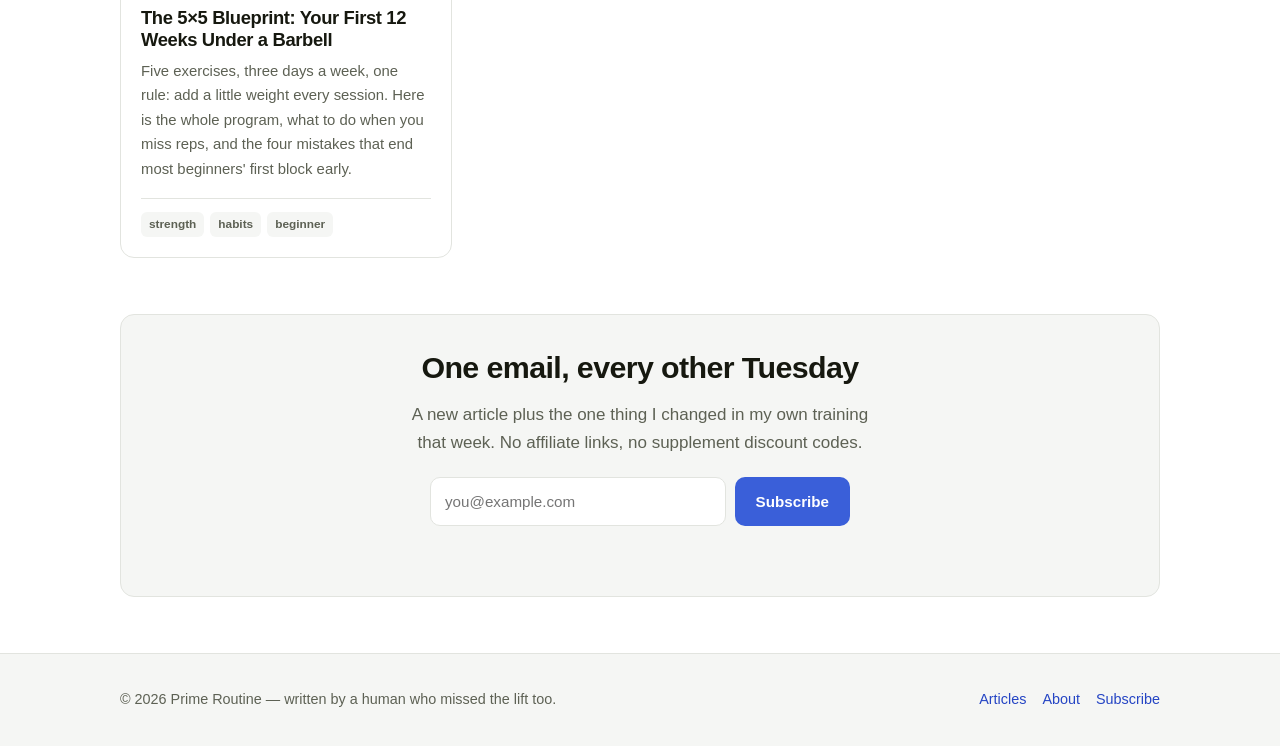
==== commit 2aa37275: "Add "we" to the article grid" ====
--- a/index.html
+++ b/index.html
@@ -80,6 +80,21 @@
     <ul class="grid" data-grid>
 
       <li class="card"
+          data-date="2026-08"
+          data-post="we ew strength"
+          data-tags="strength">
+        <div class="card-art" aria-hidden="true">🏋️</div>
+        <div class="card-body">
+          <div class="card-meta">Strength · 1 min read</div>
+          <h3><a href="posts/we.html">we</a></h3>
+          <p>
+            ew
+          </p>
+          <div class="card-foot"><span class="pill">strength</span></div>
+        </div>
+      </li>
+
+      <li class="card"
           data-post="the 5x5 blueprint your first 12 weeks under a barbell beginner linear progression squat bench deadlift"
           data-tags="strength,habits">
         <div class="card-art" aria-hidden="true">🏋️</div>
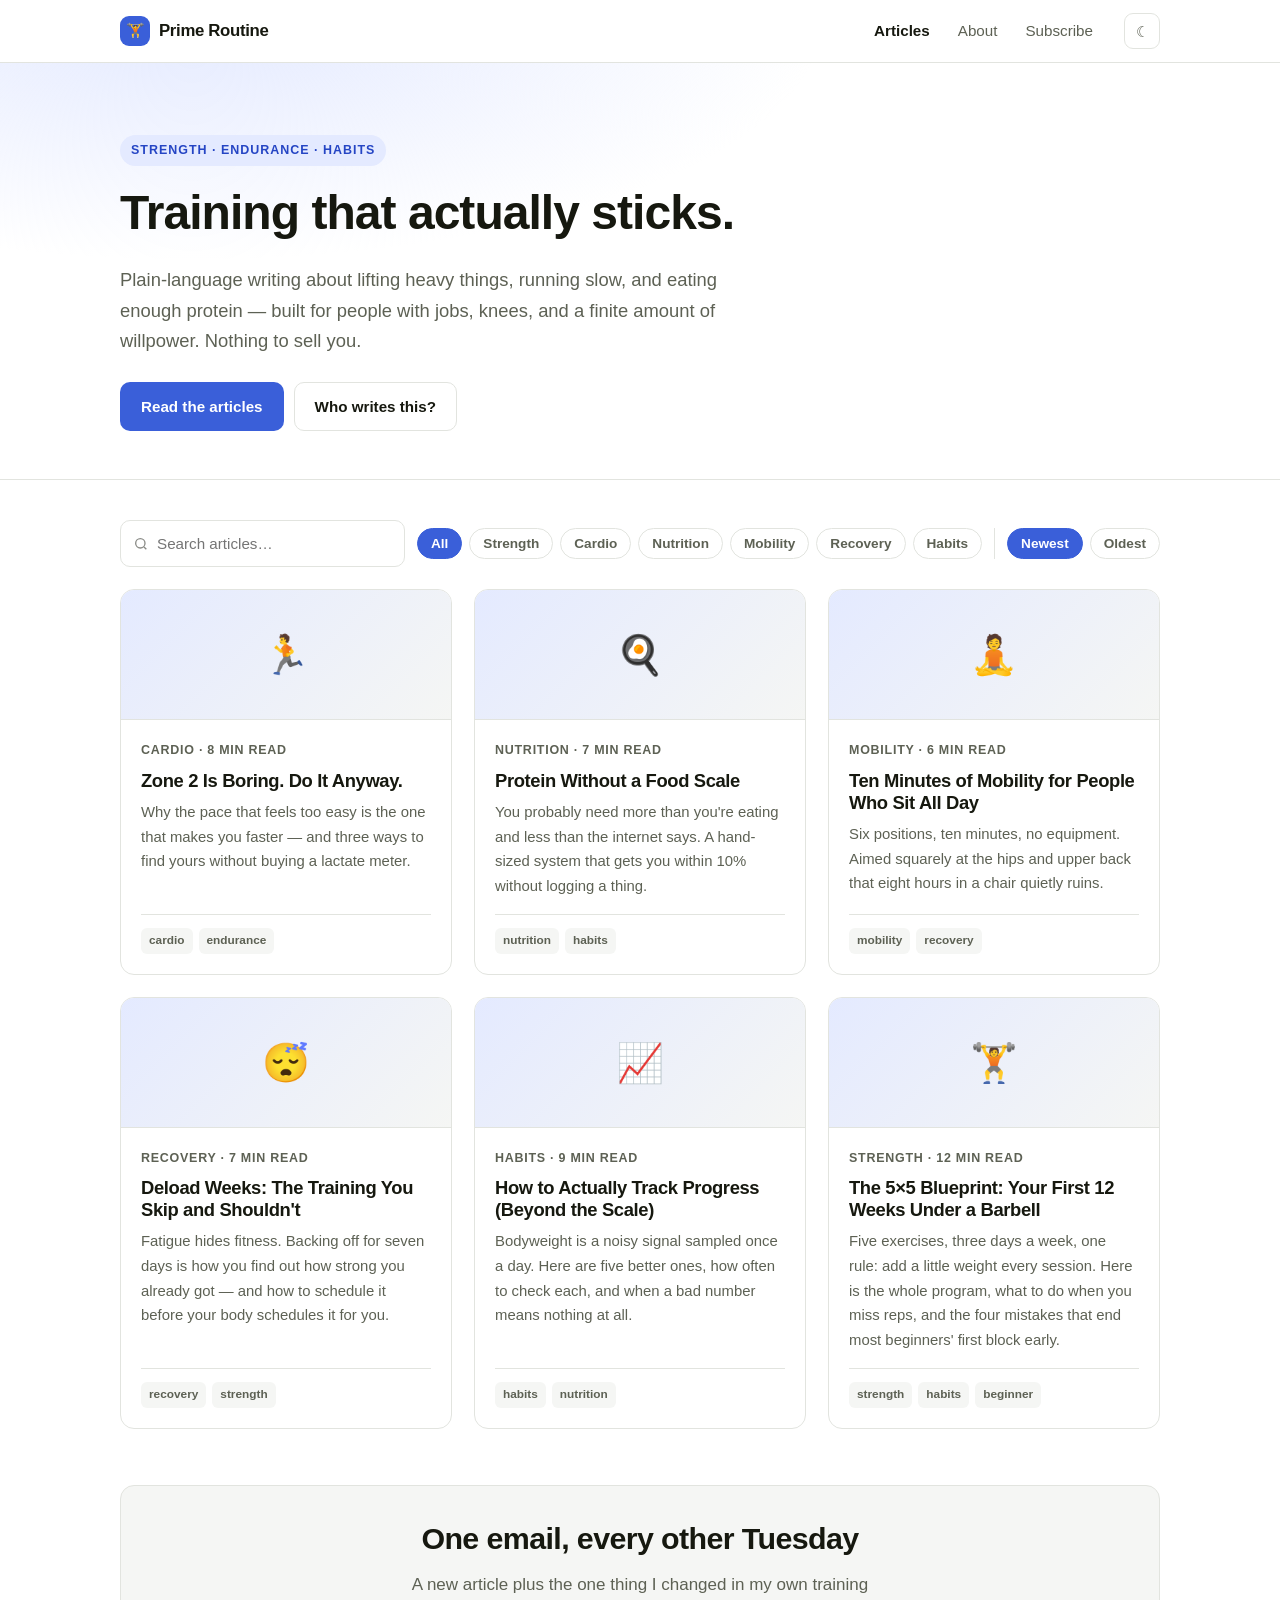
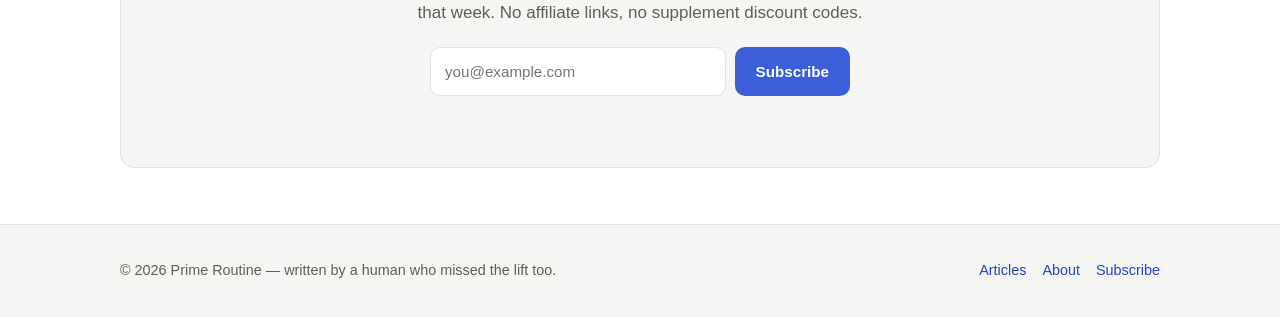
==== commit 3c8f0221: "Remove "we" from the article grid" ====
--- a/index.html
+++ b/index.html
@@ -80,21 +80,6 @@
     <ul class="grid" data-grid>
 
       <li class="card"
-          data-date="2026-08"
-          data-post="we ew strength"
-          data-tags="strength">
-        <div class="card-art" aria-hidden="true">🏋️</div>
-        <div class="card-body">
-          <div class="card-meta">Strength · 1 min read</div>
-          <h3><a href="posts/we.html">we</a></h3>
-          <p>
-            ew
-          </p>
-          <div class="card-foot"><span class="pill">strength</span></div>
-        </div>
-      </li>
-
-      <li class="card"
           data-post="the 5x5 blueprint your first 12 weeks under a barbell beginner linear progression squat bench deadlift"
           data-tags="strength,habits">
         <div class="card-art" aria-hidden="true">🏋️</div>
